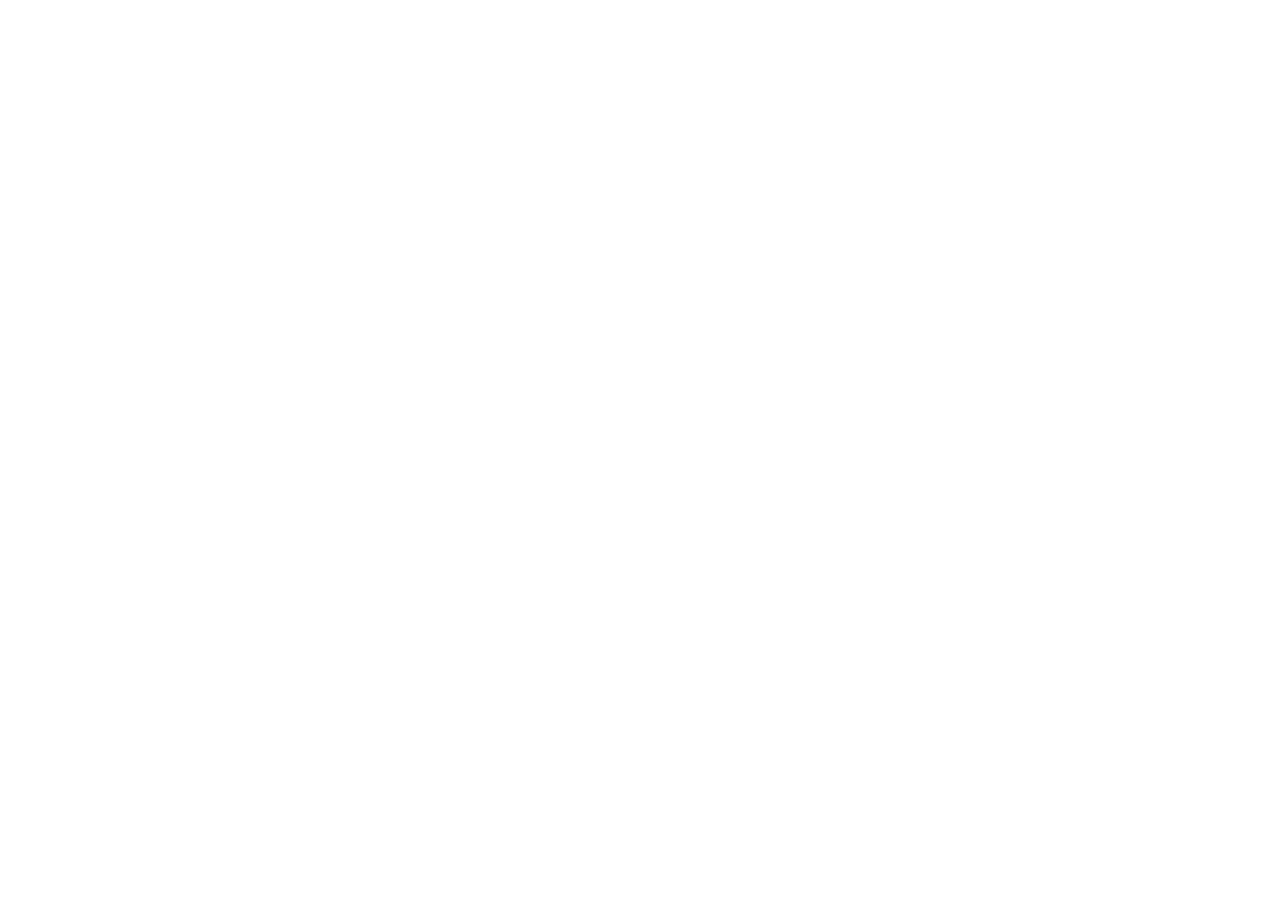
==== ModernJavaScript/asynchronous/index.html @ 1c752d0a "非同期処理のサンプル準備" ====
<!DOCTYPE html>
<html lang="ja">
	<head>
		<meta charset="utf-8" />
		<meta http-equiv="X-UA-Compatible" content="IE=edge" />
		<meta name="viewport" content="width=device-width, initial-scale=1.0" />
		<link rel="stylesheet" href="css/styles.css" />
		<title>Asynchronous</title>
	</head>
	<body>
		<div id="images"></div>
		<script src="main.js"></script>
	</body>
</html>
---- ModernJavaScript/asynchronous/css/styles.css ----
#images {
  display: flex;
  flex-direction: column;
}

img {
  width: 100%;
  height: 100%;
}
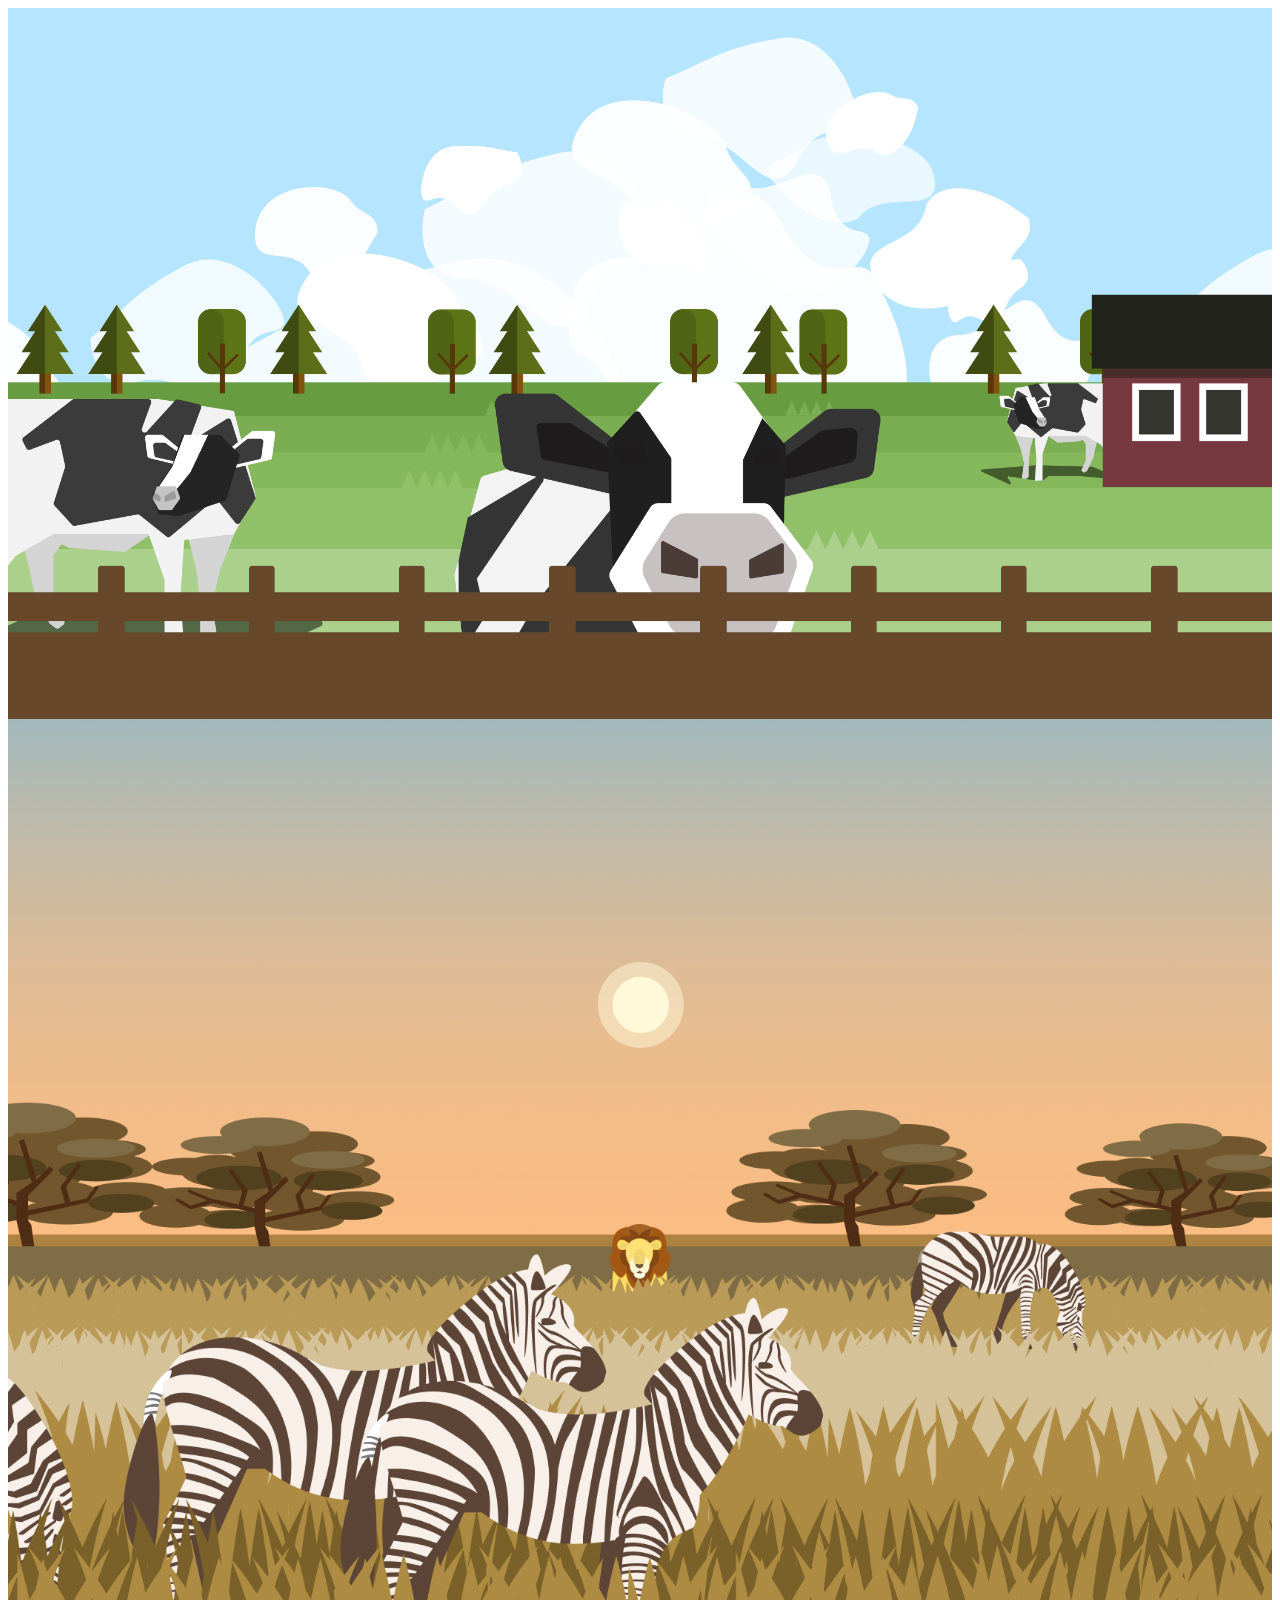
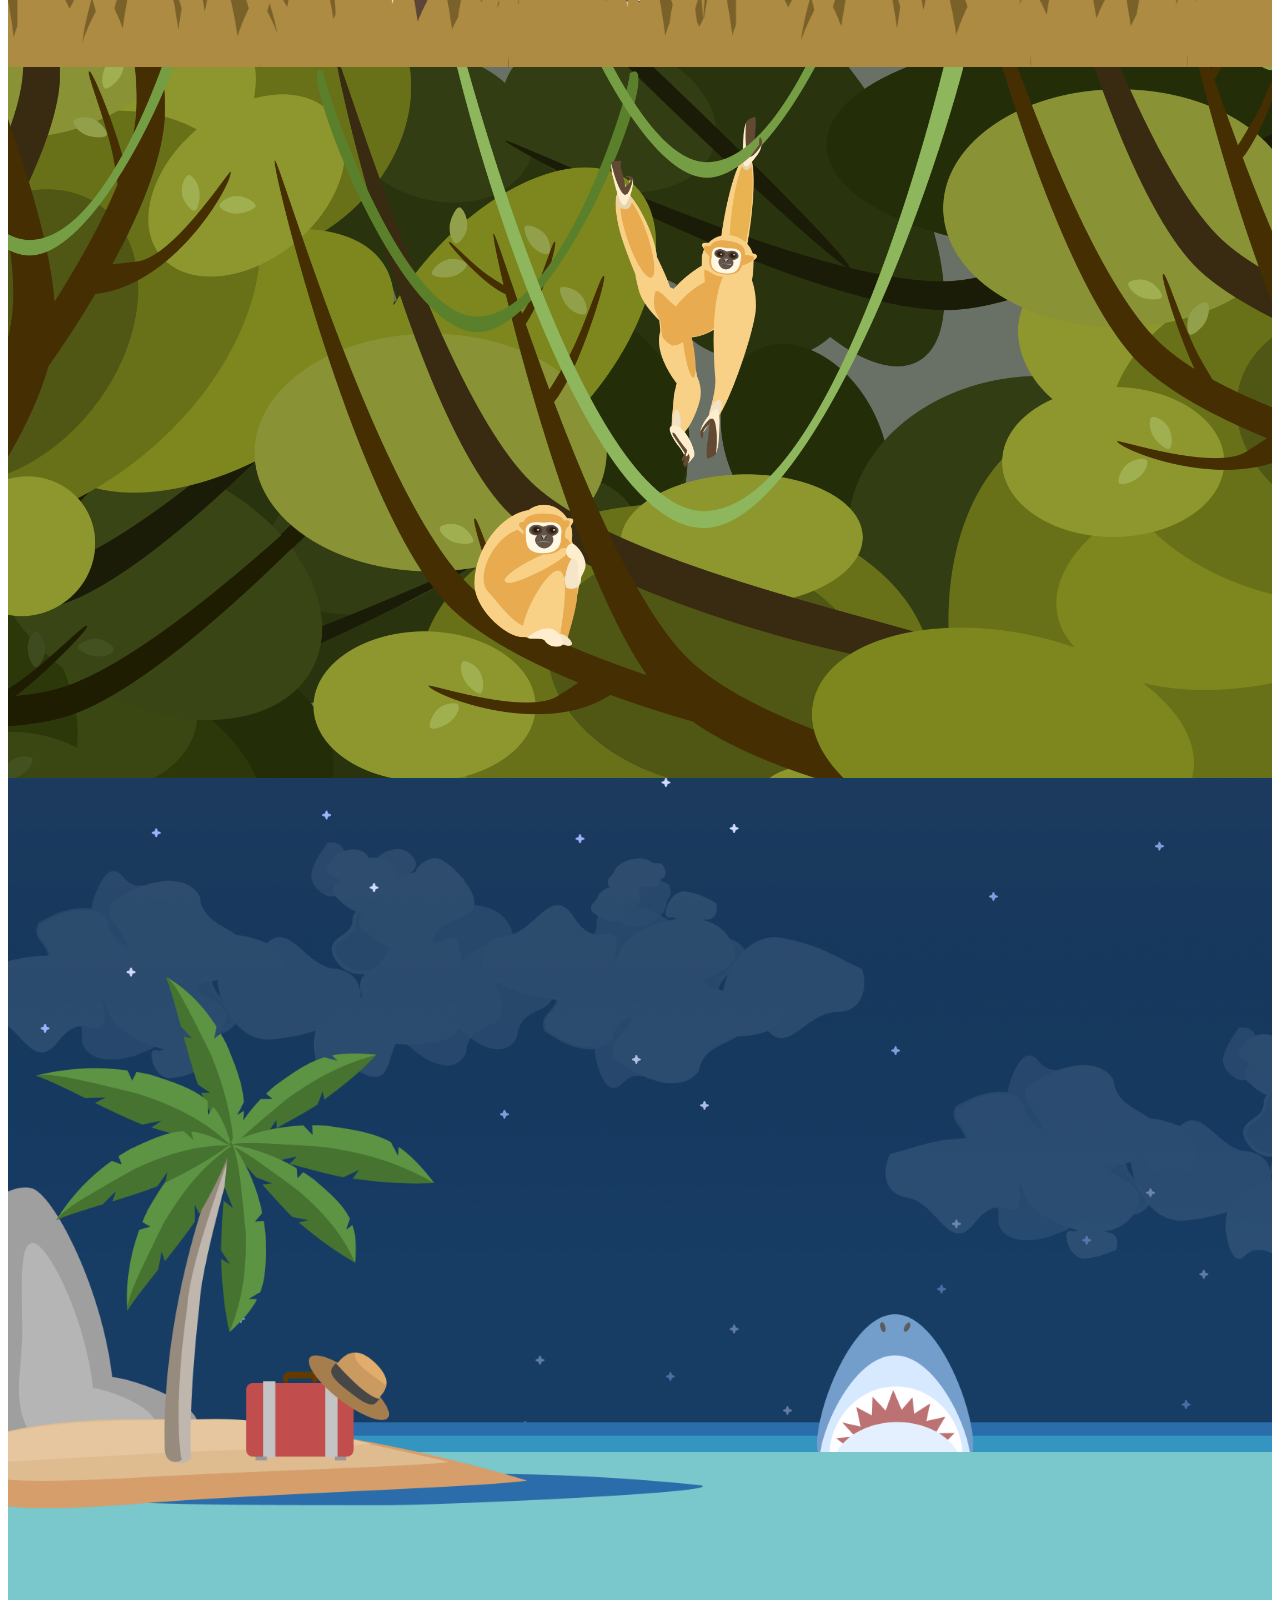
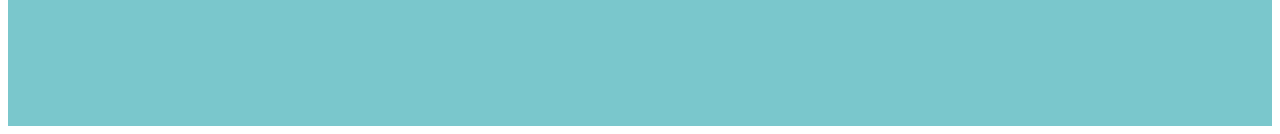
==== commit dbe85658: "JSフォルダの作成" ====
--- a/ModernJavaScript/asynchronous/index.html
+++ b/ModernJavaScript/asynchronous/index.html
@@ -9,6 +9,6 @@
 	</head>
 	<body>
 		<div id="images"></div>
-		<script src="main.js"></script>
+		<script src="js/main.js"></script>
 	</body>
 </html>
